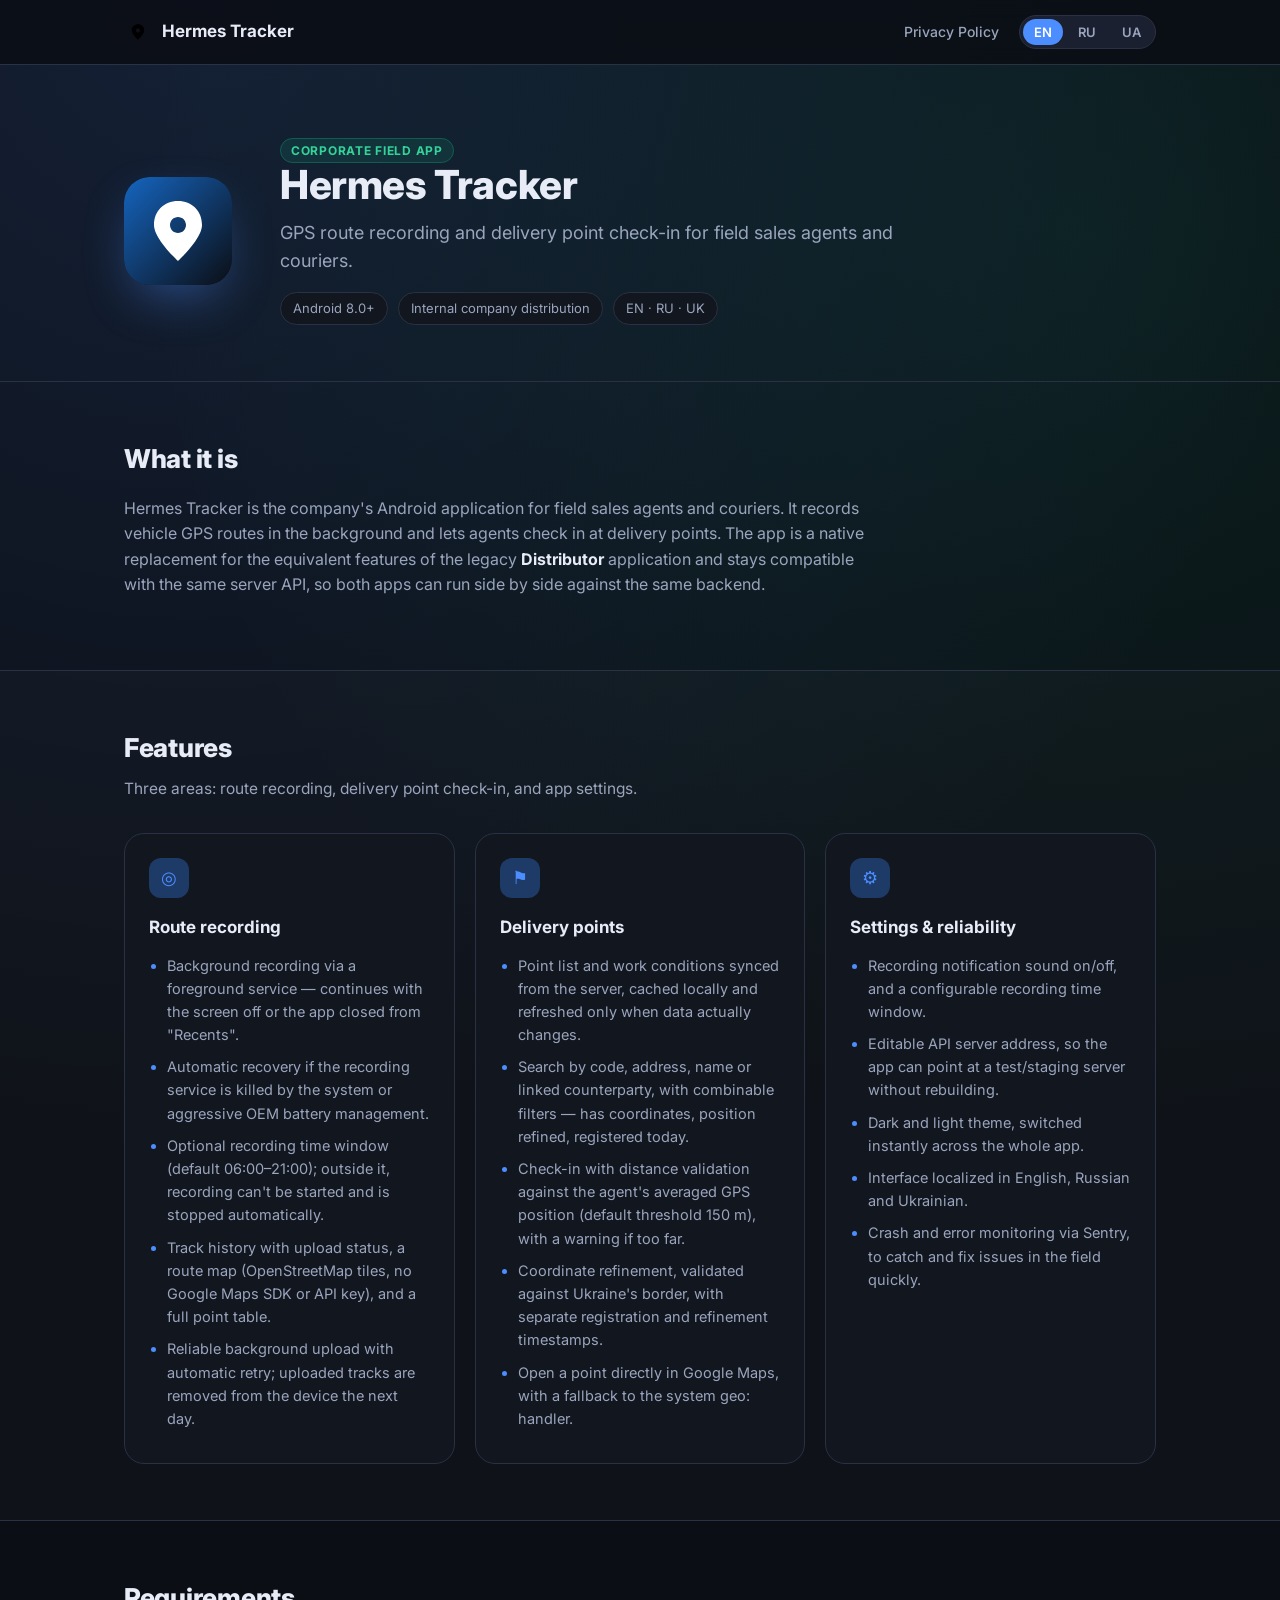
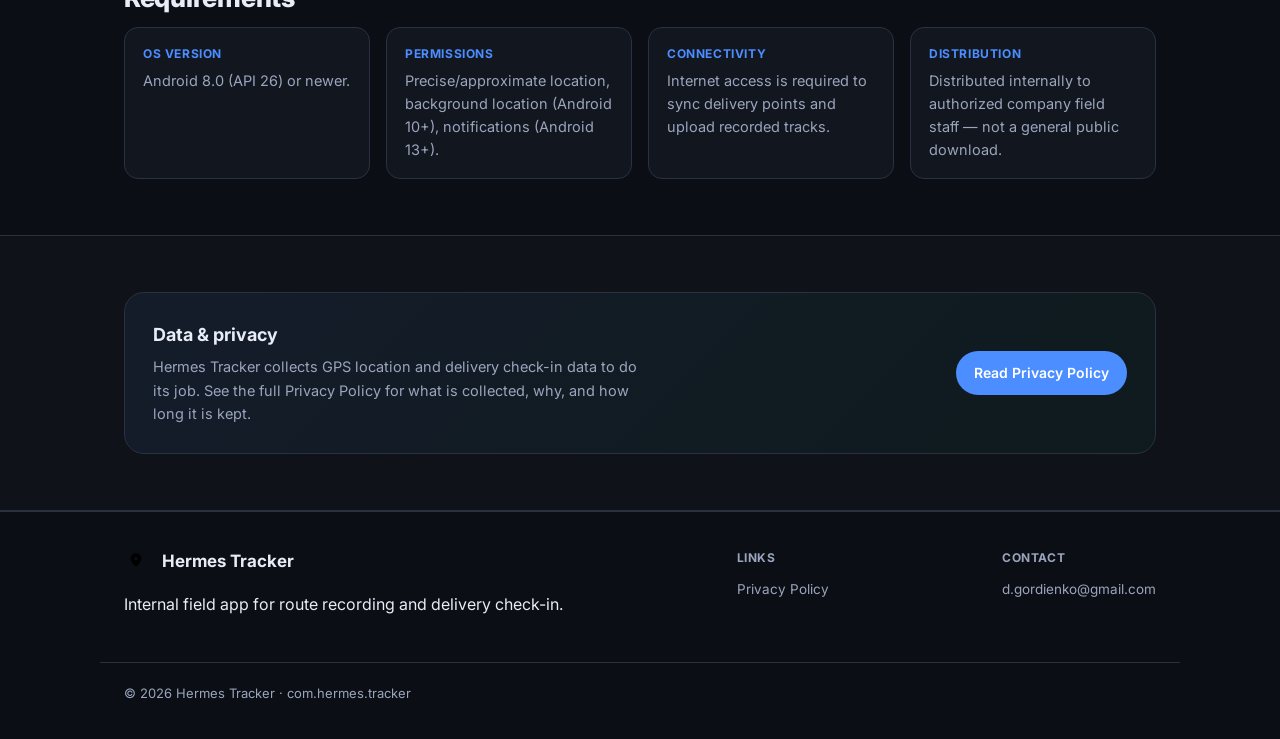
==== index.html @ 686fbaa6 "Init repo" ====
<!doctype html>
<html lang="en">
<head>
<meta charset="utf-8">
<meta name="viewport" content="width=device-width, initial-scale=1">
<title>Hermes Tracker — route recording &amp; delivery check-in app</title>
<meta name="description" content="Hermes Tracker is a corporate Android app for field sales agents and couriers: background GPS route recording and delivery point check-in.">
<link rel="icon" type="image/svg+xml" href="assets/img/icon.svg">
<link rel="preconnect" href="https://fonts.googleapis.com">
<link rel="preconnect" href="https://fonts.gstatic.com" crossorigin>
<link href="https://fonts.googleapis.com/css2?family=Inter:wght@400;500;600;700;800&display=swap" rel="stylesheet">
<link rel="stylesheet" href="assets/css/style.css">
</head>
<body>

<header class="site-header">
  <div class="wrap">
    <div class="brand">
      <span class="mark"><img src="assets/img/mark.svg" alt="" width="28" height="28"></span>
      Hermes Tracker
    </div>
    <nav class="header-nav">
      <a class="nav-link" href="privacy.html">
        <span data-lang-block="en">Privacy Policy</span>
        <span data-lang-block="ru">Политика конфиденциальности</span>
        <span data-lang-block="uk">Політика конфіденційності</span>
      </a>
      <div class="lang-switch" role="group" aria-label="Language">
        <button class="lang-btn" type="button" data-set-lang="en">EN</button>
        <button class="lang-btn" type="button" data-set-lang="ru">RU</button>
        <button class="lang-btn" type="button" data-set-lang="uk">UA</button>
      </div>
    </nav>
  </div>
</header>

<section class="hero">
  <div class="wrap hero-inner">
    <div class="hero-icon"><img src="assets/img/icon.svg" alt="Hermes Tracker icon"></div>
    <div>
      <span class="eyebrow" data-lang-block="en">Corporate field app</span>
      <span class="eyebrow" data-lang-block="ru">Корпоративное приложение</span>
      <span class="eyebrow" data-lang-block="uk">Корпоративний застосунок</span>

      <h1>Hermes Tracker</h1>

      <p class="subtitle" data-lang-block="en">GPS route recording and delivery point check-in for field sales agents and couriers.</p>
      <p class="subtitle" data-lang-block="ru">Запись GPS-маршрута и чек-ин на точках доставки для торговых агентов и курьеров.</p>
      <p class="subtitle" data-lang-block="uk">Запис GPS-маршруту та чек-ін на точках доставки для торгових агентів і кур'єрів.</p>

      <div class="meta-row">
        <span class="pill" data-lang-block="en">Android 8.0+</span>
        <span class="pill" data-lang-block="ru">Android 8.0+</span>
        <span class="pill" data-lang-block="uk">Android 8.0+</span>

        <span class="pill" data-lang-block="en">Internal company distribution</span>
        <span class="pill" data-lang-block="ru">Внутреннее распространение в компании</span>
        <span class="pill" data-lang-block="uk">Внутрішнє поширення в компанії</span>

        <span class="pill">EN · RU · UK</span>
      </div>
    </div>
  </div>
</section>

<section class="overview">
  <div class="wrap">
    <h2 class="section-title" data-lang-block="en">What it is</h2>
    <h2 class="section-title" data-lang-block="ru">Что это</h2>
    <h2 class="section-title" data-lang-block="uk">Що це</h2>

    <p data-lang-block="en">Hermes Tracker is the company's Android application for field sales agents and couriers. It records vehicle GPS routes in the background and lets agents check in at delivery points. The app is a native replacement for the equivalent features of the legacy <strong>Distributor</strong> application and stays compatible with the same server API, so both apps can run side by side against the same backend.</p>
    <p data-lang-block="ru">Hermes Tracker — корпоративное Android-приложение для торговых агентов и курьеров компании. Оно записывает GPS-маршрут автомобиля в фоновом режиме и позволяет агенту отмечаться (чек-ин) на точках доставки. Приложение — нативная замена соответствующих функций устаревшего приложения <strong>Distributor</strong> и совместимо с тем же серверным API, поэтому оба приложения могут работать параллельно против одного бэкенда.</p>
    <p data-lang-block="uk">Hermes Tracker — корпоративний Android-застосунок для торгових агентів і кур'єрів компанії. Він записує GPS-маршрут автомобіля у фоновому режимі та дозволяє агенту відмічатися (чек-ін) на точках доставки. Застосунок є нативною заміною відповідних функцій застарілого застосунку <strong>Distributor</strong> і сумісний із тим самим серверним API, тому обидва застосунки можуть працювати паралельно проти одного бекенду.</p>
  </div>
</section>

<section class="alt">
  <div class="wrap">
    <h2 class="section-title" data-lang-block="en">Features</h2>
    <h2 class="section-title" data-lang-block="ru">Возможности</h2>
    <h2 class="section-title" data-lang-block="uk">Можливості</h2>

    <p class="section-lede" data-lang-block="en">Three areas: route recording, delivery point check-in, and app settings.</p>
    <p class="section-lede" data-lang-block="ru">Три раздела: запись маршрута, чек-ин на точках доставки и настройки приложения.</p>
    <p class="section-lede" data-lang-block="uk">Три розділи: запис маршруту, чек-ін на точках доставки та налаштування застосунку.</p>

    <div class="card-grid">

      <div class="card">
        <div class="card-icon">◎</div>
        <h3 data-lang-block="en">Route recording</h3>
        <h3 data-lang-block="ru">Запись маршрута</h3>
        <h3 data-lang-block="uk">Запис маршруту</h3>
        <ul>
          <li data-lang-block="en">Background recording via a foreground service — continues with the screen off or the app closed from "Recents".</li>
          <li data-lang-block="ru">Фоновая запись через foreground-сервис — продолжается при выключенном экране и при закрытии приложения с экрана «Недавние».</li>
          <li data-lang-block="uk">Фонове записування через foreground-сервіс — продовжується при вимкненому екрані та при закритті застосунку з екрана «Останні».</li>

          <li data-lang-block="en">Automatic recovery if the recording service is killed by the system or aggressive OEM battery management.</li>
          <li data-lang-block="ru">Автоматическое восстановление записи, если сервис был неожиданно завершён системой или агрессивным управлением батареей производителя.</li>
          <li data-lang-block="uk">Автоматичне відновлення запису, якщо сервіс було несподівано завершено системою чи агресивним керуванням батареєю виробника.</li>

          <li data-lang-block="en">Optional recording time window (default 06:00–21:00); outside it, recording can't be started and is stopped automatically.</li>
          <li data-lang-block="ru">Опциональное окно времени для записи (по умолчанию 06:00–21:00); вне окна запись нельзя начать, а идущая — останавливается автоматически.</li>
          <li data-lang-block="uk">Опційне вікно часу для запису (за замовчуванням 06:00–21:00); поза вікном запис не можна почати, а активний — зупиняється автоматично.</li>

          <li data-lang-block="en">Track history with upload status, a route map (OpenStreetMap tiles, no Google Maps SDK or API key), and a full point table.</li>
          <li data-lang-block="ru">История треков со статусом выгрузки, карта маршрута (тайлы OpenStreetMap, без Google Maps SDK и API-ключа) и таблица всех точек.</li>
          <li data-lang-block="uk">Історія треків зі статусом вивантаження, карта маршруту (тайли OpenStreetMap, без Google Maps SDK та API-ключа) і таблиця всіх точок.</li>

          <li data-lang-block="en">Reliable background upload with automatic retry; uploaded tracks are removed from the device the next day.</li>
          <li data-lang-block="ru">Надёжная фоновая выгрузка с автоматическими повторами; выгруженные треки удаляются с устройства на следующий день.</li>
          <li data-lang-block="uk">Надійне фонове вивантаження з автоматичними повторами; вивантажені треки видаляються з пристрою наступного дня.</li>
        </ul>
      </div>

      <div class="card">
        <div class="card-icon">⚑</div>
        <h3 data-lang-block="en">Delivery points</h3>
        <h3 data-lang-block="ru">Точки доставки</h3>
        <h3 data-lang-block="uk">Точки доставки</h3>
        <ul>
          <li data-lang-block="en">Point list and work conditions synced from the server, cached locally and refreshed only when data actually changes.</li>
          <li data-lang-block="ru">Список точек и условия работы синхронизируются с сервера, кэшируются локально и обновляются только при реальном изменении данных.</li>
          <li data-lang-block="uk">Список точок та умови роботи синхронізуються з сервера, кешуються локально й оновлюються лише за реальної зміни даних.</li>

          <li data-lang-block="en">Search by code, address, name or linked counterparty, with combinable filters — has coordinates, position refined, registered today.</li>
          <li data-lang-block="ru">Поиск по коду, адресу, названию или связанному контрагенту, с комбинируемыми фильтрами — есть координаты, позиция уточнена, зарегистрирована сегодня.</li>
          <li data-lang-block="uk">Пошук за кодом, адресою, назвою чи пов'язаним контрагентом, з фільтрами, що комбінуються — є координати, позицію уточнено, зареєстровано сьогодні.</li>

          <li data-lang-block="en">Check-in with distance validation against the agent's averaged GPS position (default threshold 150 m), with a warning if too far.</li>
          <li data-lang-block="ru">Чек-ин с проверкой расстояния до усреднённой GPS-позиции агента (порог по умолчанию 150 м), с предупреждением при превышении.</li>
          <li data-lang-block="uk">Чек-ін із перевіркою відстані до усередненої GPS-позиції агента (поріг за замовчуванням 150 м), із попередженням у разі перевищення.</li>

          <li data-lang-block="en">Coordinate refinement, validated against Ukraine's border, with separate registration and refinement timestamps.</li>
          <li data-lang-block="ru">Уточнение координат точки с проверкой попадания в границы Украины и отдельными отметками времени регистрации и уточнения.</li>
          <li data-lang-block="uk">Уточнення координат точки з перевіркою входження в межі України та окремими позначками часу реєстрації й уточнення.</li>

          <li data-lang-block="en">Open a point directly in Google Maps, with a fallback to the system geo: handler.</li>
          <li data-lang-block="ru">Открытие точки в Google Maps с фоллбеком на системный обработчик geo:.</li>
          <li data-lang-block="uk">Відкриття точки в Google Maps із фолбеком на системний обробник geo:.</li>
        </ul>
      </div>

      <div class="card">
        <div class="card-icon">⚙</div>
        <h3 data-lang-block="en">Settings &amp; reliability</h3>
        <h3 data-lang-block="ru">Настройки и надёжность</h3>
        <h3 data-lang-block="uk">Налаштування та надійність</h3>
        <ul>
          <li data-lang-block="en">Recording notification sound on/off, and a configurable recording time window.</li>
          <li data-lang-block="ru">Звук уведомления о записи (вкл/выкл) и настраиваемое окно времени для записи.</li>
          <li data-lang-block="uk">Звук сповіщення про запис (увімк/вимк) та налаштовуване вікно часу для запису.</li>

          <li data-lang-block="en">Editable API server address, so the app can point at a test/staging server without rebuilding.</li>
          <li data-lang-block="ru">Редактируемый адрес API-сервера — можно направить приложение на тестовый сервер без пересборки.</li>
          <li data-lang-block="uk">Редагована адреса API-сервера — можна спрямувати застосунок на тестовий сервер без перезбирання.</li>

          <li data-lang-block="en">Dark and light theme, switched instantly across the whole app.</li>
          <li data-lang-block="ru">Тёмная и светлая тема, переключается мгновенно во всём приложении.</li>
          <li data-lang-block="uk">Темна і світла тема, перемикається миттєво в усьому застосунку.</li>

          <li data-lang-block="en">Interface localized in English, Russian and Ukrainian.</li>
          <li data-lang-block="ru">Интерфейс локализован на английском, русском и украинском языках.</li>
          <li data-lang-block="uk">Інтерфейс локалізовано англійською, російською та українською мовами.</li>

          <li data-lang-block="en">Crash and error monitoring via Sentry, to catch and fix issues in the field quickly.</li>
          <li data-lang-block="ru">Отслеживание крашей и ошибок через Sentry — для быстрого выявления и исправления проблем в поле.</li>
          <li data-lang-block="uk">Відстеження крашів і помилок через Sentry — для швидкого виявлення й виправлення проблем у полі.</li>
        </ul>
      </div>

    </div>
  </div>
</section>

<section class="requirements">
  <div class="wrap">
    <h2 class="section-title" data-lang-block="en">Requirements</h2>
    <h2 class="section-title" data-lang-block="ru">Требования</h2>
    <h2 class="section-title" data-lang-block="uk">Вимоги</h2>

    <div class="req-grid">
      <div class="req-item">
        <div class="label" data-lang-block="en">OS version</div>
        <div class="label" data-lang-block="ru">Версия ОС</div>
        <div class="label" data-lang-block="uk">Версія ОС</div>
        <p data-lang-block="en">Android 8.0 (API 26) or newer.</p>
        <p data-lang-block="ru">Android 8.0 (API 26) и новее.</p>
        <p data-lang-block="uk">Android 8.0 (API 26) і новіше.</p>
      </div>

      <div class="req-item">
        <div class="label" data-lang-block="en">Permissions</div>
        <div class="label" data-lang-block="ru">Разрешения</div>
        <div class="label" data-lang-block="uk">Дозволи</div>
        <p data-lang-block="en">Precise/approximate location, background location (Android 10+), notifications (Android 13+).</p>
        <p data-lang-block="ru">Точная/приблизительная геолокация, фоновая геолокация (Android 10+), уведомления (Android 13+).</p>
        <p data-lang-block="uk">Точна/приблизна геолокація, фонова геолокація (Android 10+), сповіщення (Android 13+).</p>
      </div>

      <div class="req-item">
        <div class="label" data-lang-block="en">Connectivity</div>
        <div class="label" data-lang-block="ru">Подключение</div>
        <div class="label" data-lang-block="uk">Підключення</div>
        <p data-lang-block="en">Internet access is required to sync delivery points and upload recorded tracks.</p>
        <p data-lang-block="ru">Для синхронизации точек доставки и выгрузки треков требуется подключение к интернету.</p>
        <p data-lang-block="uk">Для синхронізації точок доставки та вивантаження треків потрібне підключення до інтернету.</p>
      </div>

      <div class="req-item">
        <div class="label" data-lang-block="en">Distribution</div>
        <div class="label" data-lang-block="ru">Распространение</div>
        <div class="label" data-lang-block="uk">Поширення</div>
        <p data-lang-block="en">Distributed internally to authorized company field staff — not a general public download.</p>
        <p data-lang-block="ru">Распространяется внутри компании для авторизованных сотрудников — не является публичным приложением для широкой аудитории.</p>
        <p data-lang-block="uk">Поширюється всередині компанії для авторизованих співробітників — не є публічним застосунком для широкої аудиторії.</p>
      </div>
    </div>
  </div>
</section>

<section class="alt">
  <div class="wrap">
    <div class="notice">
      <div>
        <h3 data-lang-block="en">Data &amp; privacy</h3>
        <h3 data-lang-block="ru">Данные и конфиденциальность</h3>
        <h3 data-lang-block="uk">Дані та конфіденційність</h3>

        <p data-lang-block="en">Hermes Tracker collects GPS location and delivery check-in data to do its job. See the full Privacy Policy for what is collected, why, and how long it is kept.</p>
        <p data-lang-block="ru">Hermes Tracker собирает данные GPS-геолокации и чек-инов для выполнения своих функций. Полный список собираемых данных, причины и сроки хранения — в Политике конфиденциальности.</p>
        <p data-lang-block="uk">Hermes Tracker збирає дані GPS-геолокації та чек-інів для виконання своїх функцій. Повний перелік зібраних даних, причини та терміни зберігання — у Політиці конфіденційності.</p>
      </div>
      <a class="btn" href="privacy.html">
        <span data-lang-block="en">Read Privacy Policy</span>
        <span data-lang-block="ru">Читать Политику конфиденциальности</span>
        <span data-lang-block="uk">Читати Політику конфіденційності</span>
      </a>
    </div>
  </div>
</section>

<footer class="site-footer">
  <div class="wrap footer-inner">
    <div>
      <div class="brand">
        <span class="mark"><img src="assets/img/mark.svg" alt="" width="24" height="24"></span>
        Hermes Tracker
      </div>
      <p data-lang-block="en">Internal field app for route recording and delivery check-in.</p>
      <p data-lang-block="ru">Внутреннее приложение для записи маршрута и чек-ина на точках доставки.</p>
      <p data-lang-block="uk">Внутрішній застосунок для запису маршруту та чек-іну на точках доставки.</p>
    </div>

    <div class="footer-col">
      <h4 data-lang-block="en">Links</h4>
      <h4 data-lang-block="ru">Ссылки</h4>
      <h4 data-lang-block="uk">Посилання</h4>
      <a href="privacy.html">
        <span data-lang-block="en">Privacy Policy</span>
        <span data-lang-block="ru">Политика конфиденциальности</span>
        <span data-lang-block="uk">Політика конфіденційності</span>
      </a>
    </div>

    <div class="footer-col">
      <h4 data-lang-block="en">Contact</h4>
      <h4 data-lang-block="ru">Контакты</h4>
      <h4 data-lang-block="uk">Контакти</h4>
      <a href="mailto:d.gordienko@gmail.com">d.gordienko@gmail.com</a>
    </div>
  </div>

  <div class="wrap copyright">
    <span>© 2026 Hermes Tracker · com.hermes.tracker</span>
  </div>
</footer>

<script src="assets/js/lang.js"></script>
</body>
</html>
---- assets/css/style.css ----
:root {
  --navy-bg: #0B0E14;
  --navy-surface: #12161F;
  --navy-surface-variant: #1A2030;
  --navy-surface-high: #1E2433;
  --navy-border: #2A3142;
  --accent-blue: #4C8DFF;
  --accent-blue-dark: #2B5FCC;
  --accent-blue-container: #1E3A66;
  --emerald: #10B981;
  --emerald-2: #34D399;
  --on-primary: #E7ECF7;
  --on-secondary: #9AA5BD;
  --warning: #EB3B5A;
  --radius-lg: 20px;
  --radius-md: 14px;
  --max-width: 1080px;
}

* { box-sizing: border-box; }

html, body {
  margin: 0;
  padding: 0;
}

body {
  background: var(--navy-bg);
  background-image:
    radial-gradient(circle at 15% 0%, rgba(76, 141, 255, 0.14), transparent 45%),
    radial-gradient(circle at 85% 10%, rgba(16, 185, 129, 0.10), transparent 40%);
  color: var(--on-primary);
  font-family: 'Inter', -apple-system, BlinkMacSystemFont, 'Segoe UI', Roboto, Helvetica, Arial, sans-serif;
  line-height: 1.6;
  -webkit-font-smoothing: antialiased;
}

[data-lang-block] { display: block; }
[hidden] { display: none !important; }
li[data-lang-block] { display: list-item; }
span[data-lang-block] { display: inline; }

a { color: var(--accent-blue); text-decoration: none; }
a:hover { text-decoration: underline; }

.wrap {
  max-width: var(--max-width);
  margin: 0 auto;
  padding: 0 24px;
}

/* Header */
.site-header {
  position: sticky;
  top: 0;
  z-index: 20;
  background: rgba(11, 14, 20, 0.85);
  backdrop-filter: blur(10px);
  border-bottom: 1px solid var(--navy-border);
}

.site-header .wrap {
  display: flex;
  align-items: center;
  justify-content: space-between;
  height: 64px;
}

.brand {
  display: flex;
  align-items: center;
  gap: 10px;
  font-weight: 700;
  font-size: 17px;
  color: var(--on-primary);
}

.brand .mark {
  width: 28px;
  height: 28px;
  color: var(--accent-blue);
}

.brand .mark svg { width: 100%; height: 100%; display: block; }

.header-nav {
  display: flex;
  align-items: center;
  gap: 20px;
}

.header-nav a.nav-link {
  color: var(--on-secondary);
  font-size: 14px;
  font-weight: 500;
}
.header-nav a.nav-link:hover { color: var(--on-primary); text-decoration: none; }

.lang-switch {
  display: flex;
  gap: 4px;
  background: var(--navy-surface-variant);
  border: 1px solid var(--navy-border);
  border-radius: 999px;
  padding: 3px;
}

.lang-btn {
  border: none;
  background: transparent;
  color: var(--on-secondary);
  font-size: 13px;
  font-weight: 600;
  padding: 5px 11px;
  border-radius: 999px;
  cursor: pointer;
  font-family: inherit;
}

.lang-btn.active {
  background: var(--accent-blue);
  color: #fff;
}

/* Hero */
.hero {
  padding: 72px 0 56px;
  border-bottom: 1px solid var(--navy-border);
}

.hero-inner {
  display: flex;
  align-items: center;
  gap: 48px;
}

.hero-icon {
  flex: 0 0 auto;
  width: 108px;
  height: 108px;
  border-radius: 26px;
  overflow: hidden;
  box-shadow: 0 20px 50px -12px rgba(76, 141, 255, 0.45);
}
.hero-icon img { width: 100%; height: 100%; display: block; }

.eyebrow {
  display: inline-block;
  font-size: 12px;
  font-weight: 700;
  letter-spacing: 0.06em;
  text-transform: uppercase;
  color: var(--emerald-2);
  background: rgba(16, 185, 129, 0.12);
  border: 1px solid rgba(16, 185, 129, 0.3);
  padding: 4px 10px;
  border-radius: 999px;
  margin-bottom: 14px;
}

.hero h1 {
  font-size: 40px;
  line-height: 1.1;
  margin: 0 0 12px;
  font-weight: 800;
  letter-spacing: -0.01em;
}

.hero .subtitle {
  font-size: 18px;
  color: var(--on-secondary);
  max-width: 60ch;
  margin: 0 0 16px;
}

.meta-row {
  display: flex;
  flex-wrap: wrap;
  gap: 10px;
}

.pill {
  font-size: 13px;
  color: var(--on-secondary);
  background: var(--navy-surface);
  border: 1px solid var(--navy-border);
  padding: 5px 12px;
  border-radius: 999px;
}

/* Sections */
section { padding: 56px 0; }
section.alt { background: rgba(255,255,255,0.015); border-top: 1px solid var(--navy-border); border-bottom: 1px solid var(--navy-border); }

h2.section-title {
  font-size: 26px;
  font-weight: 800;
  margin: 0 0 8px;
  letter-spacing: -0.01em;
}

.section-lede {
  color: var(--on-secondary);
  max-width: 68ch;
  margin: 0 0 32px;
  font-size: 15.5px;
}

.card-grid {
  display: grid;
  grid-template-columns: repeat(auto-fit, minmax(280px, 1fr));
  gap: 20px;
}

.card {
  background: var(--navy-surface);
  border: 1px solid var(--navy-border);
  border-radius: var(--radius-lg);
  padding: 24px;
}

.card .card-icon {
  width: 40px;
  height: 40px;
  border-radius: 12px;
  background: var(--accent-blue-container);
  color: var(--accent-blue);
  display: flex;
  align-items: center;
  justify-content: center;
  margin-bottom: 16px;
  font-size: 18px;
}

.card h3 {
  font-size: 17px;
  margin: 0 0 12px;
  font-weight: 700;
}

.card ul {
  margin: 0;
  padding-left: 18px;
  color: var(--on-secondary);
  font-size: 14.5px;
}

.card ul li { margin-bottom: 9px; }
.card ul li:last-child { margin-bottom: 0; }
.card ul li::marker { color: var(--accent-blue); }

.overview p {
  color: var(--on-secondary);
  max-width: 74ch;
  font-size: 16px;
}
.overview p strong { color: var(--on-primary); }

/* Requirements table-ish list */
.req-grid {
  display: grid;
  grid-template-columns: repeat(auto-fit, minmax(240px, 1fr));
  gap: 16px;
}

.req-item {
  border: 1px solid var(--navy-border);
  border-radius: var(--radius-md);
  padding: 16px 18px;
  background: var(--navy-surface);
}

.req-item .label {
  font-size: 12px;
  text-transform: uppercase;
  letter-spacing: 0.05em;
  color: var(--accent-blue);
  font-weight: 700;
  margin-bottom: 6px;
}

.req-item p { margin: 0; color: var(--on-secondary); font-size: 14.5px; }

/* Notice / privacy teaser */
.notice {
  border: 1px solid var(--navy-border);
  background: linear-gradient(135deg, rgba(76,141,255,0.08), rgba(16,185,129,0.05));
  border-radius: var(--radius-lg);
  padding: 28px;
  display: flex;
  align-items: center;
  justify-content: space-between;
  gap: 24px;
  flex-wrap: wrap;
}

.notice p { margin: 0; color: var(--on-secondary); max-width: 56ch; font-size: 14.5px; }
.notice h3 { margin: 0 0 6px; font-size: 18px; }

.btn {
  display: inline-flex;
  align-items: center;
  gap: 8px;
  background: var(--accent-blue);
  color: #fff;
  font-weight: 600;
  font-size: 14px;
  padding: 11px 18px;
  border-radius: 999px;
  white-space: nowrap;
}
.btn:hover { background: var(--accent-blue-dark); text-decoration: none; }

.btn-ghost {
  background: transparent;
  border: 1px solid var(--navy-border);
  color: var(--on-primary);
}
.btn-ghost:hover { border-color: var(--accent-blue); background: rgba(76,141,255,0.08); }

/* Footer */
.site-footer {
  border-top: 1px solid var(--navy-border);
  padding: 36px 0;
}

.footer-inner {
  display: flex;
  flex-wrap: wrap;
  justify-content: space-between;
  gap: 20px;
  align-items: flex-start;
}

.footer-inner .brand { margin-bottom: 8px; }

.footer-col p, .footer-col a { color: var(--on-secondary); font-size: 13.5px; }
.footer-col a { display: block; margin-bottom: 6px; }
.footer-col h4 {
  font-size: 12px;
  text-transform: uppercase;
  letter-spacing: 0.05em;
  color: var(--on-secondary);
  margin: 0 0 12px;
}

.copyright {
  margin-top: 28px;
  padding-top: 20px;
  border-top: 1px solid var(--navy-border);
  color: var(--on-secondary);
  font-size: 13px;
}

/* Privacy page */
.policy {
  max-width: 780px;
}

.policy h2 {
  font-size: 20px;
  margin: 40px 0 12px;
  font-weight: 700;
  color: var(--on-primary);
}
.policy h2:first-of-type { margin-top: 0; }

.policy p, .policy li {
  color: var(--on-secondary);
  font-size: 15.5px;
}

.policy ul { padding-left: 20px; }
.policy ul li { margin-bottom: 8px; }
.policy ul li::marker { color: var(--accent-blue); }

.policy .updated {
  color: var(--on-secondary);
  font-size: 13.5px;
  margin-bottom: 8px;
}

.back-link {
  display: inline-flex;
  align-items: center;
  gap: 6px;
  font-size: 14px;
  margin-bottom: 24px;
  color: var(--on-secondary);
}
.back-link:hover { color: var(--accent-blue); }

@media (max-width: 720px) {
  .hero-inner { flex-direction: column; align-items: flex-start; text-align: left; }
  .hero h1 { font-size: 30px; }
  .site-header .wrap { flex-wrap: wrap; height: auto; padding-top: 12px; padding-bottom: 12px; gap: 10px; }
}
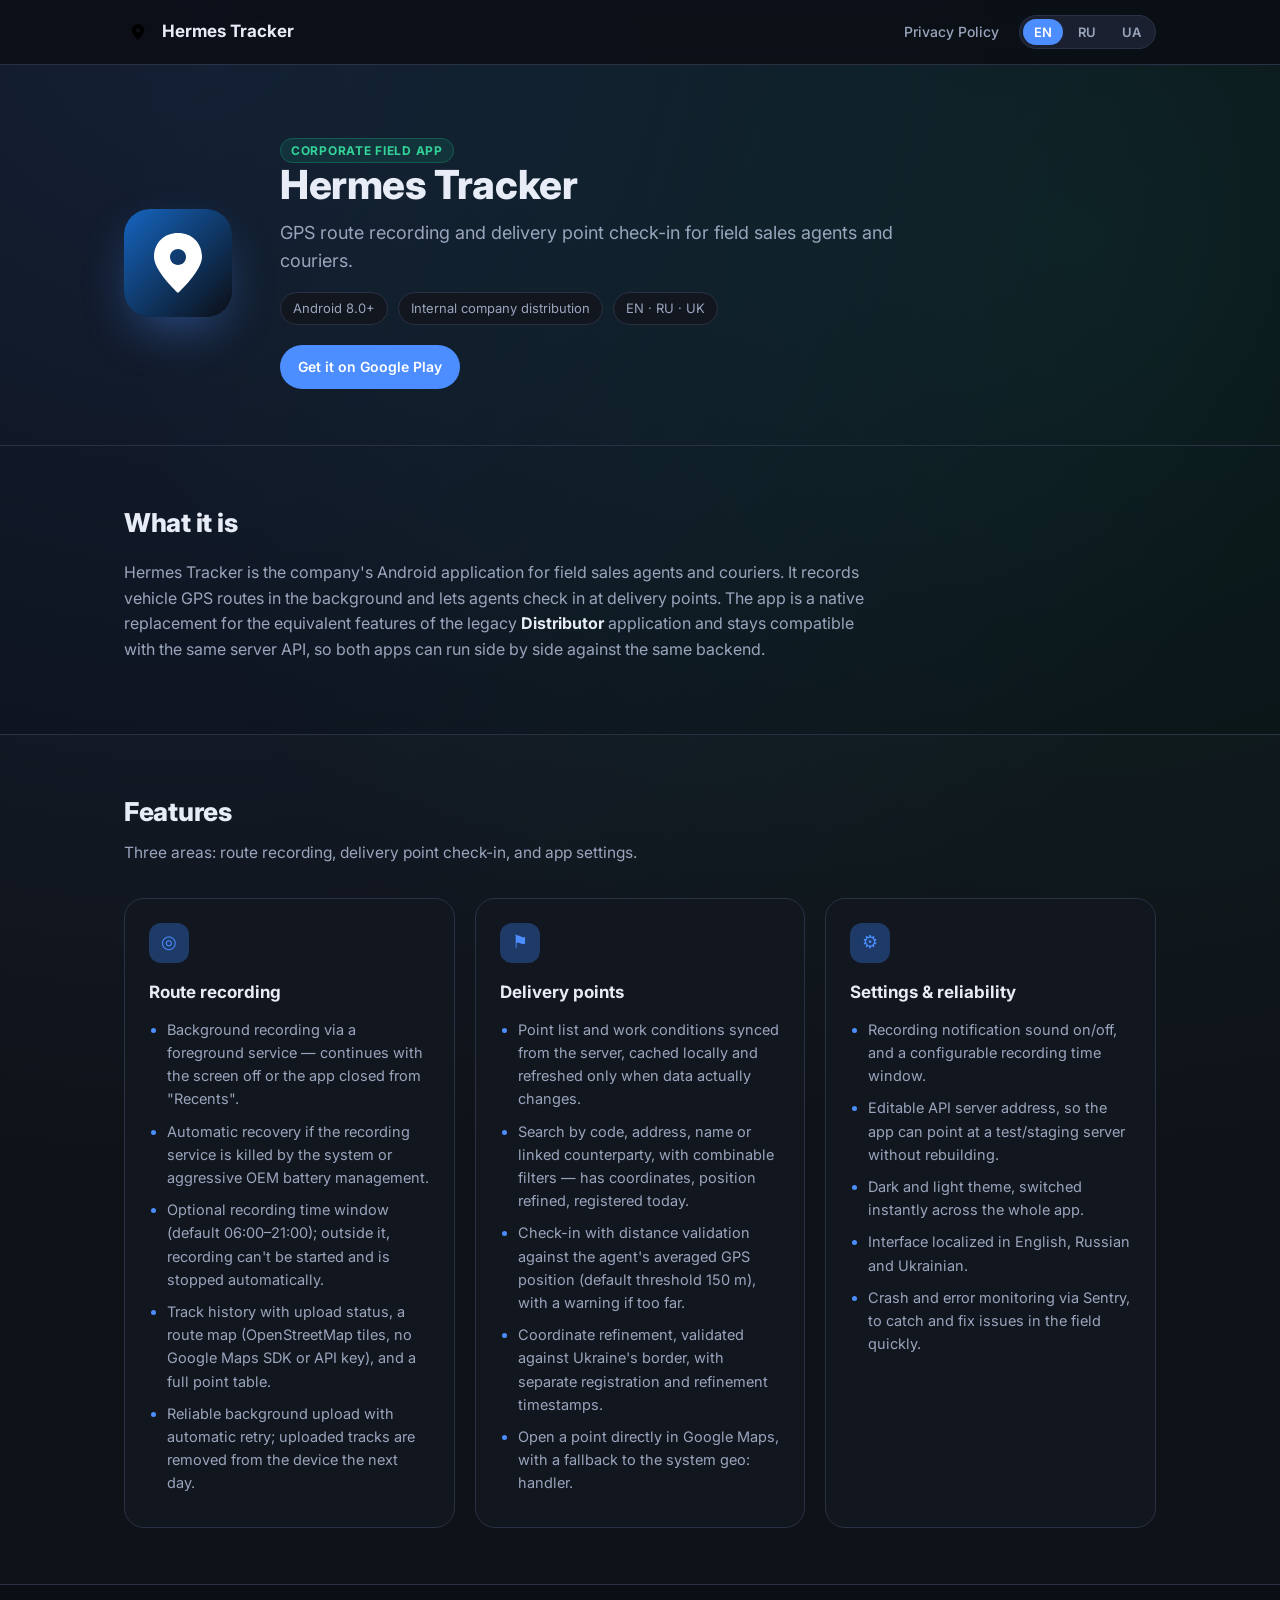
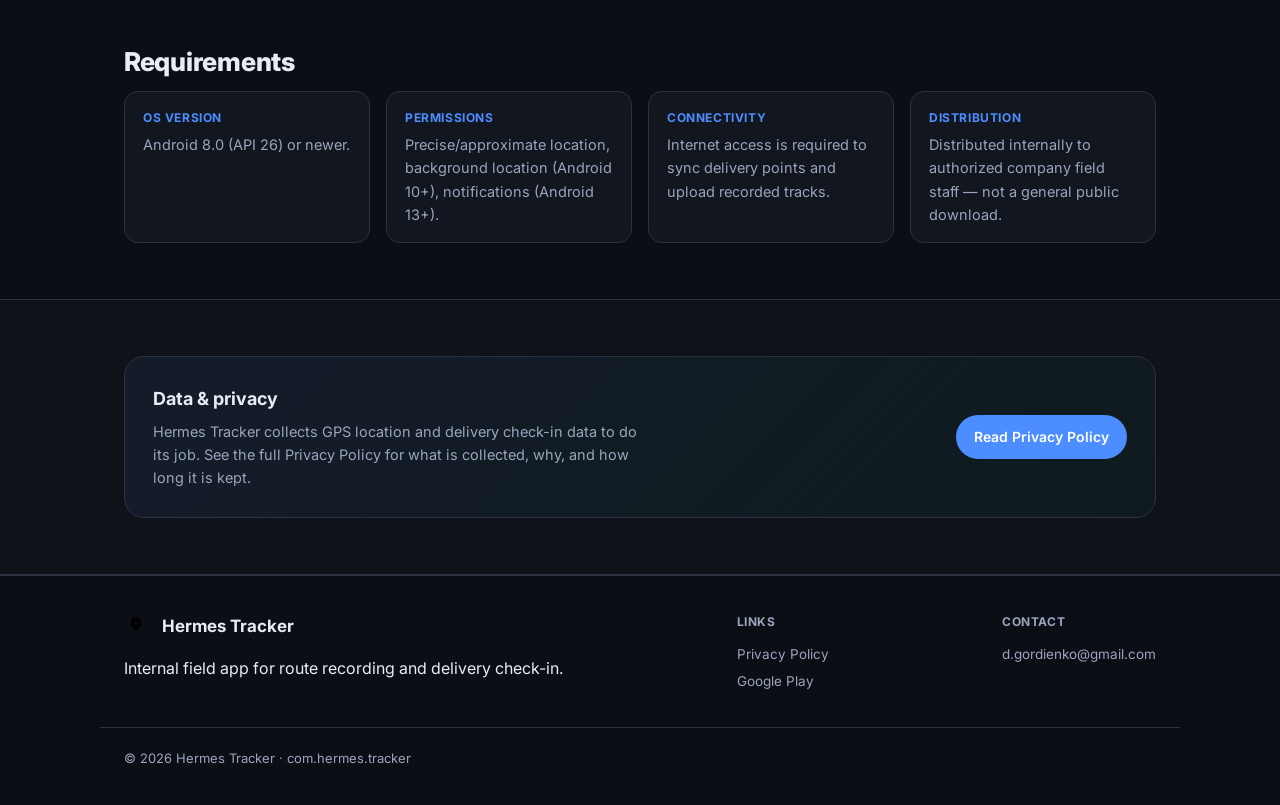
==== commit ea7e0380: "Add Google Play install link to hero and footer" ====
--- a/index.html
+++ b/index.html
@@ -59,6 +59,14 @@
 
         <span class="pill">EN · RU · UK</span>
       </div>
+
+      <div class="hero-cta">
+        <a class="btn" href="https://play.google.com/store/apps/details?id=com.hermes.tracker&pcampaignid=web_share" target="_blank" rel="noopener">
+          <span data-lang-block="en">Get it on Google Play</span>
+          <span data-lang-block="ru">Загрузить в Google Play</span>
+          <span data-lang-block="uk">Завантажити в Google Play</span>
+        </a>
+      </div>
     </div>
   </div>
 </section>
@@ -263,6 +271,11 @@
         <span data-lang-block="ru">Политика конфиденциальности</span>
         <span data-lang-block="uk">Політика конфіденційності</span>
       </a>
+      <a href="https://play.google.com/store/apps/details?id=com.hermes.tracker&pcampaignid=web_share" target="_blank" rel="noopener">
+        <span data-lang-block="en">Google Play</span>
+        <span data-lang-block="ru">Google Play</span>
+        <span data-lang-block="uk">Google Play</span>
+      </a>
     </div>
 
     <div class="footer-col">
--- a/assets/css/style.css
+++ b/assets/css/style.css
@@ -179,6 +179,10 @@
   gap: 10px;
 }
 
+.hero-cta {
+  margin-top: 20px;
+}
+
 .pill {
   font-size: 13px;
   color: var(--on-secondary);
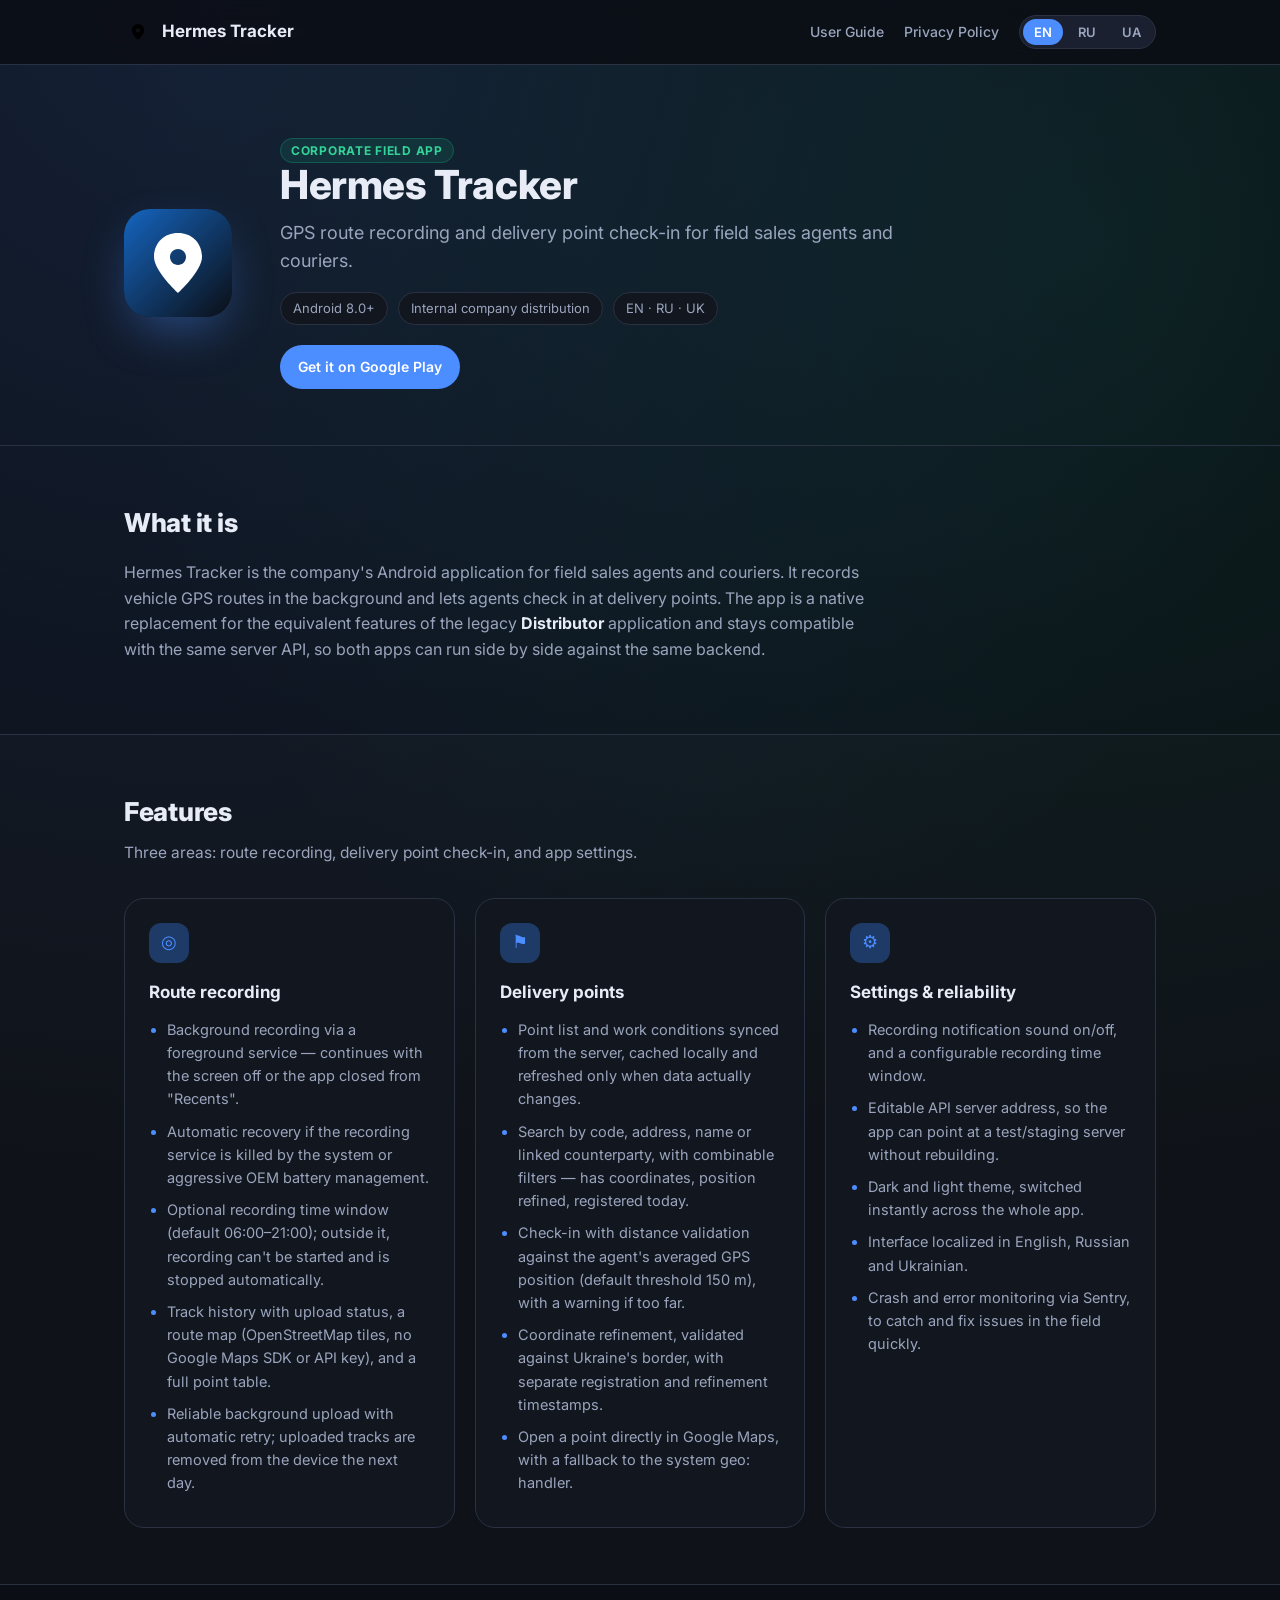
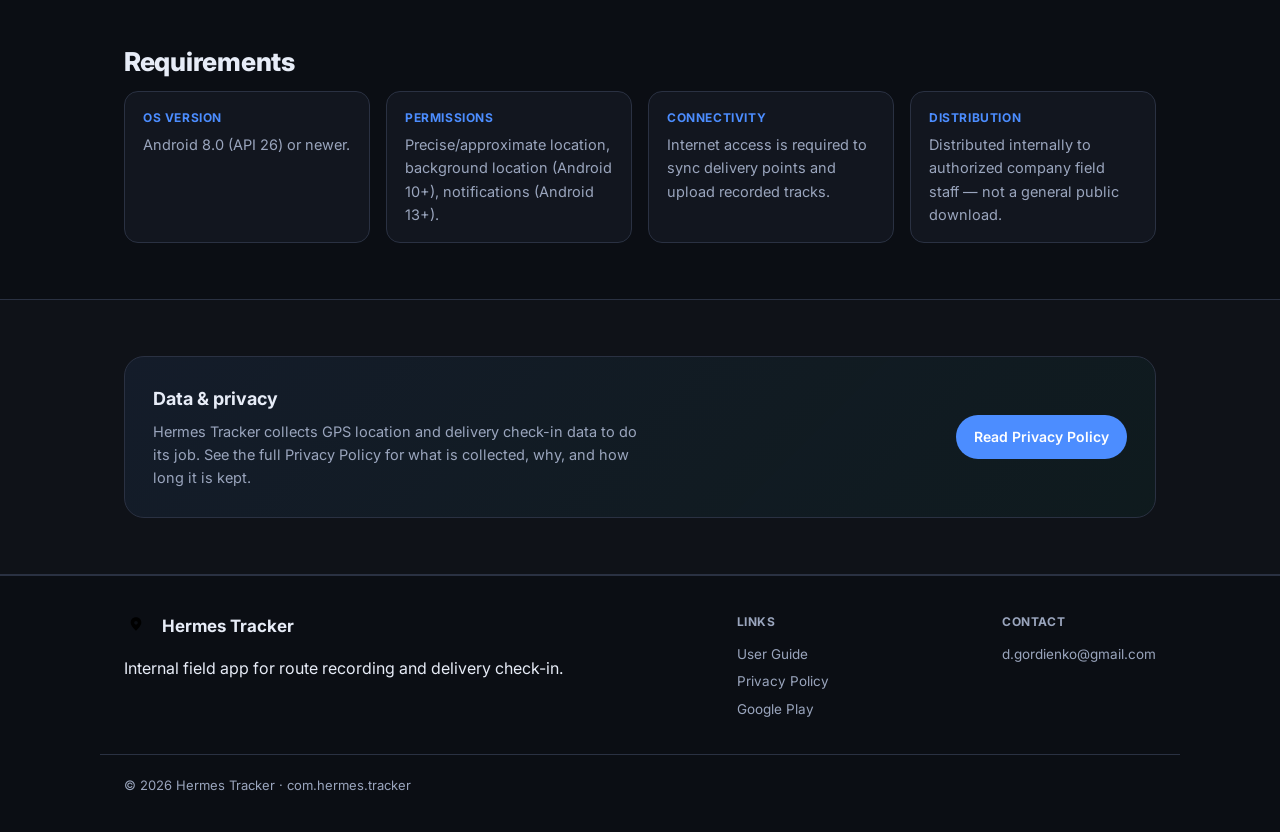
==== commit 06963a8d: "Add user guide page (EN/RU/UK) documenting all app screens Covers permissions and device registratio" ====
--- a/index.html
+++ b/index.html
@@ -20,6 +20,11 @@
       Hermes Tracker
     </div>
     <nav class="header-nav">
+      <a class="nav-link" href="guide.html">
+        <span data-lang-block="en">User Guide</span>
+        <span data-lang-block="ru">Руководство</span>
+        <span data-lang-block="uk">Посібник</span>
+      </a>
       <a class="nav-link" href="privacy.html">
         <span data-lang-block="en">Privacy Policy</span>
         <span data-lang-block="ru">Политика конфиденциальности</span>
@@ -266,6 +271,11 @@
       <h4 data-lang-block="en">Links</h4>
       <h4 data-lang-block="ru">Ссылки</h4>
       <h4 data-lang-block="uk">Посилання</h4>
+      <a href="guide.html">
+        <span data-lang-block="en">User Guide</span>
+        <span data-lang-block="ru">Руководство</span>
+        <span data-lang-block="uk">Посібник</span>
+      </a>
       <a href="privacy.html">
         <span data-lang-block="en">Privacy Policy</span>
         <span data-lang-block="ru">Политика конфиденциальности</span>
--- a/assets/css/style.css
+++ b/assets/css/style.css
@@ -374,9 +374,32 @@
   font-size: 15.5px;
 }
 
-.policy ul { padding-left: 20px; }
-.policy ul li { margin-bottom: 8px; }
-.policy ul li::marker { color: var(--accent-blue); }
+.policy h3 {
+  font-size: 16px;
+  margin: 24px 0 10px;
+  font-weight: 700;
+  color: var(--on-primary);
+}
+
+.policy ul, .policy ol { padding-left: 20px; }
+.policy ul li, .policy ol li { margin-bottom: 8px; }
+.policy ul li::marker, .policy ol li::marker { color: var(--accent-blue); }
+
+.toc {
+  display: flex;
+  flex-wrap: wrap;
+  gap: 8px;
+  margin: 24px 0 40px;
+}
+
+.toc a.pill {
+  color: var(--on-secondary);
+  text-decoration: none;
+}
+.toc a.pill:hover {
+  color: var(--accent-blue);
+  border-color: var(--accent-blue);
+}
 
 .policy .updated {
   color: var(--on-secondary);
